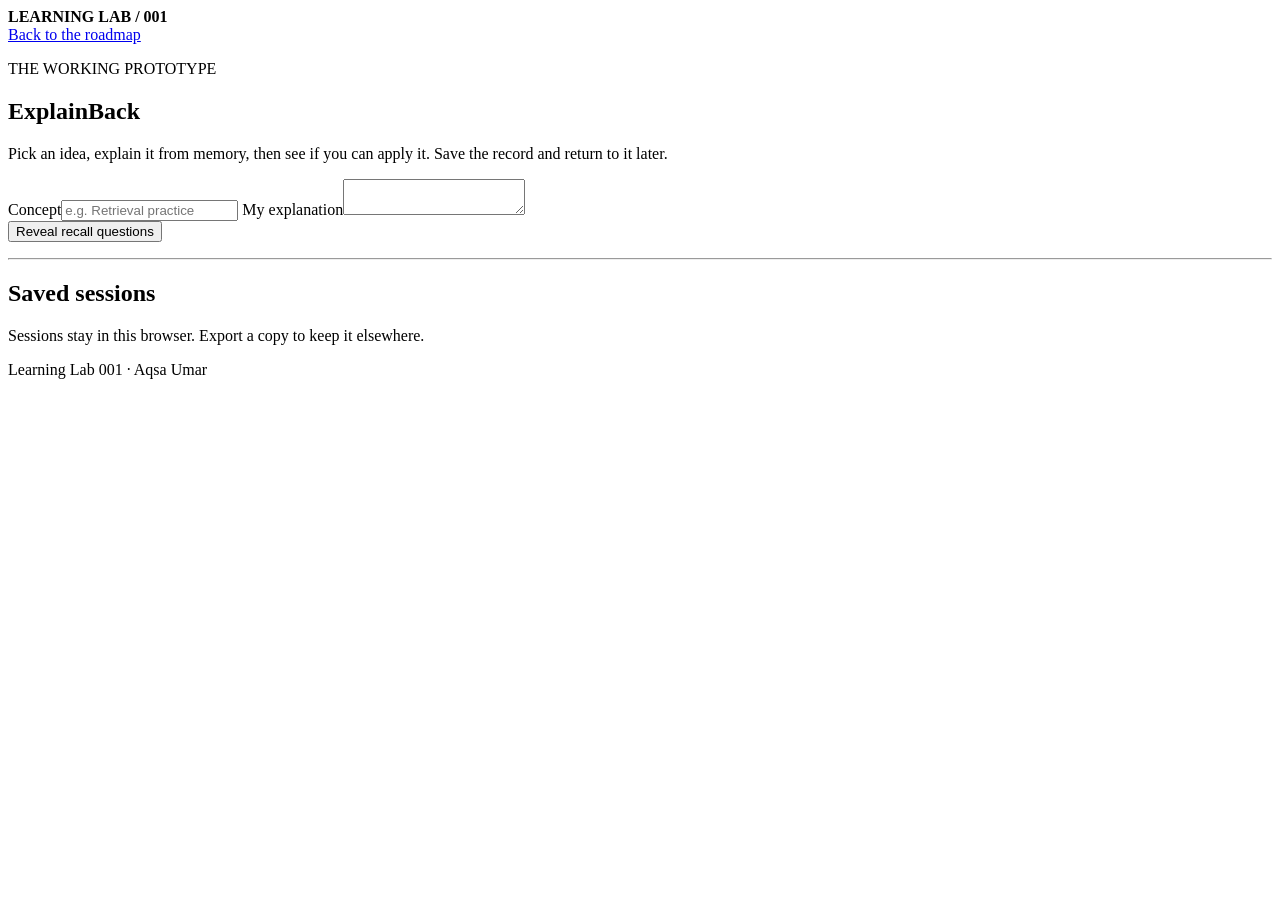
==== explainback.html @ 0a8e4944 "Add explainback.html for Learning Lab 001" ====
<!doctype html>
<html lang="en">
<meta charset="utf-8">
<meta name="viewport" content="width=device-width, initial-scale=1">
<title>ExplainBack · Learning Lab 001</title>
<link rel="stylesheet" href="style.css">
<header class="top"><strong>LEARNING LAB / 001</strong><nav><a href="index.html#roadmap">Back to the roadmap</a></nav></header>
<main>
<section class="hero"><div><p class="eyebrow">THE WORKING PROTOTYPE</p><h1>ExplainBack</h1><p class="intro">Pick an idea, explain it from memory, then see if you can apply it. Save the record and return to it later.</p></div></section>
<article>
<form id="session">
<div class="notes">
<label>Concept<input name="concept" type="text" required placeholder="e.g. Retrieval practice"></label>
<label>My explanation<textarea name="explanation" required></textarea></label>
</div>
<button id="recallButton" type="button">Reveal recall questions</button>
<div id="recallBlock" hidden>
<div class="notes">
<label>What is a concrete example?<textarea name="example" disabled required></textarea></label>
<label>When would this idea fail or be misapplied?<textarea name="limits" disabled required></textarea></label>
</div>
<button type="submit">Save session</button>
</div>
</form>
<p id="message" role="status"></p>
<hr>
<h2>Saved sessions</h2><div id="sessions"></div>
<p class="small">Sessions stay in this browser. Export a copy to keep it elsewhere.</p>
</article>
</main><footer>Learning Lab 001 · Aqsa Umar</footer>
<script src="explainback.js"></script>
</html>
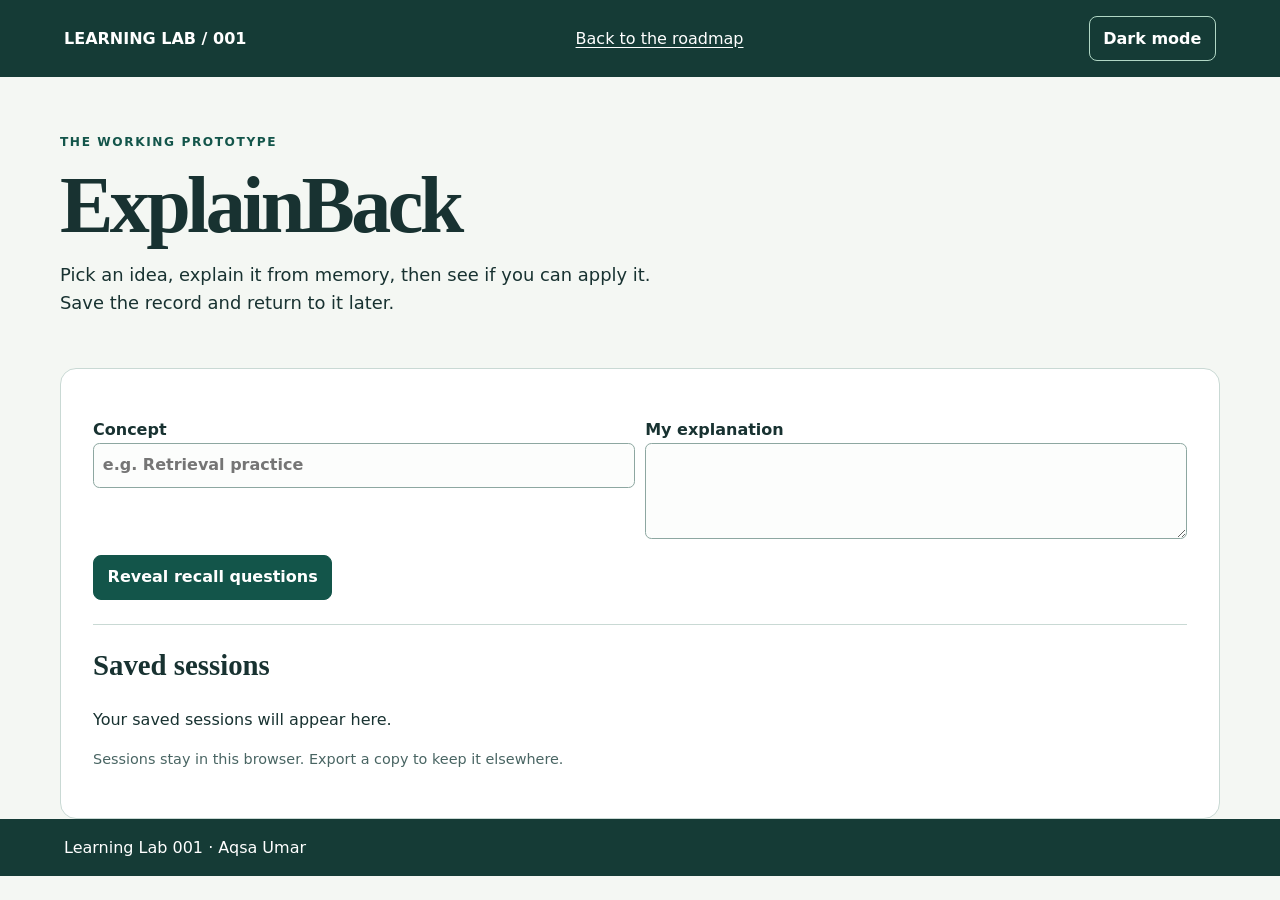
==== commit c4262c54: "Simplify Day 1, support tutorial notes, and add light and dark modes" ====
--- a/explainback.html
+++ b/explainback.html
@@ -1,32 +1,47 @@
-<!doctype html>
-<html lang="en">
-<meta charset="utf-8">
-<meta name="viewport" content="width=device-width, initial-scale=1">
-<title>ExplainBack · Learning Lab 001</title>
-<link rel="stylesheet" href="style.css">
-<header class="top"><strong>LEARNING LAB / 001</strong><nav><a href="index.html#roadmap">Back to the roadmap</a></nav></header>
-<main>
-<section class="hero"><div><p class="eyebrow">THE WORKING PROTOTYPE</p><h1>ExplainBack</h1><p class="intro">Pick an idea, explain it from memory, then see if you can apply it. Save the record and return to it later.</p></div></section>
-<article>
-<form id="session">
-<div class="notes">
-<label>Concept<input name="concept" type="text" required placeholder="e.g. Retrieval practice"></label>
-<label>My explanation<textarea name="explanation" required></textarea></label>
-</div>
-<button id="recallButton" type="button">Reveal recall questions</button>
-<div id="recallBlock" hidden>
-<div class="notes">
-<label>What is a concrete example?<textarea name="example" disabled required></textarea></label>
-<label>When would this idea fail or be misapplied?<textarea name="limits" disabled required></textarea></label>
-</div>
-<button type="submit">Save session</button>
-</div>
-</form>
-<p id="message" role="status"></p>
-<hr>
-<h2>Saved sessions</h2><div id="sessions"></div>
-<p class="small">Sessions stay in this browser. Export a copy to keep it elsewhere.</p>
-</article>
-</main><footer>Learning Lab 001 · Aqsa Umar</footer>
-<script src="explainback.js"></script>
-</html>
+<!doctype html>
+<html lang="en">
+<meta charset="utf-8">
+<meta name="viewport" content="width=device-width, initial-scale=1">
+<title>ExplainBack · Learning Lab 001</title>
+<script src="theme.js"></script>
+<link rel="stylesheet" href="style.css?v=theme-1">
+<header class="top"><strong>LEARNING LAB / 001</strong><nav><a href="index.html#roadmap">Back to the roadmap</a></nav><button id="themeToggle" type="button" aria-label="Dark mode" aria-pressed="false">Dark mode</button></header>
+<main>
+<section class="hero"><div><p class="eyebrow">THE WORKING PROTOTYPE</p><h1>ExplainBack</h1><p class="intro">Pick an idea, explain it from memory, then see if you can apply it. Save the record and return to it later.</p></div></section>
+<article>
+<form id="session">
+<div class="notes">
+<label>Concept<input name="concept" type="text" required placeholder="e.g. Retrieval practice"></label>
+<label>My explanation<textarea name="explanation" required></textarea></label>
+</div>
+<button id="recallButton" type="button">Reveal recall questions</button>
+<div id="recallBlock" hidden>
+<div class="notes">
+<label>What is a concrete example?<textarea name="example" disabled required></textarea></label>
+<label>When would this idea fail or be misapplied?<textarea name="limits" disabled required></textarea></label>
+</div>
+<details><summary>Build notes for a future tutorial · optional</summary>
+<p>Question → source → explanation in my words → small build → test or failure → what I learned → reader exercise. Your explanation and recall answers above stay part of the saved record.</p>
+<div class="notes">
+<label>Question<textarea name="question" placeholder="What was I trying to understand?"></textarea></label>
+<label>Source<textarea name="source" placeholder="Title, link and section"></textarea></label>
+<label>Small build I tried<textarea name="attempt" placeholder="One feature, change or exercise"></textarea></label>
+<label>Test or failure<textarea name="outcome" placeholder="What happened? Include the error or confusion and what worked or did not."></textarea></label>
+<label>What I changed<textarea name="changes" placeholder="What did I change after testing?"></textarea></label>
+<label>Evidence<textarea name="evidence" placeholder="Screenshot filename, score or a working feature I checked"></textarea></label>
+<label>What I learned<textarea name="learned" placeholder="My interpretation in my own words"></textarea></label>
+<label>What I would try next<textarea name="next" placeholder="One small follow-up"></textarea></label>
+<label>Reader exercise<textarea name="readerExercise" placeholder="Inputs, a small action and a way to check it"></textarea></label>
+</div>
+</details>
+<button type="submit">Save session</button>
+</div>
+</form>
+<p id="message" role="status"></p>
+<hr>
+<h2>Saved sessions</h2><div id="sessions"></div>
+<p class="small">Sessions stay in this browser. Export a copy to keep it elsewhere.</p>
+</article>
+</main><footer>Learning Lab 001 · Aqsa Umar</footer>
+<script src="explainback.js"></script>
+</html>
--- a/style.css
+++ b/style.css
@@ -0,0 +1,48 @@
+:root{color-scheme:light;--ink:#183231;--muted:#496563;--line:#c9d9d4;--paper:#f4f7f3;--white:#fff;--green:#13554a;--mint:#e3f0e7}*{box-sizing:border-box}body{margin:0;background:var(--paper);color:var(--ink);font:16px/1.6 system-ui,sans-serif}a{color:var(--green);text-underline-offset:.2em}button,a,input,textarea{outline-offset:4px}button{font:inherit;font-weight:700;cursor:pointer;border:1px solid var(--green);border-radius:.5rem;padding:.55rem .85rem;background:var(--green);color:white}button:disabled{opacity:.45;cursor:default}.secondary{background:white;color:var(--green)}.top,footer{background:#153b36;color:white;padding:1rem max(5vw,calc((100% - 1160px)/2));display:flex;justify-content:space-between;gap:1rem;flex-wrap:wrap}.top a{color:white;margin-right:1rem}main{width:min(1160px,92%);margin:auto}.hero{padding:3.5rem 0 2rem;display:grid;grid-template-columns:2fr 1fr;align-items:end;gap:2rem}.hero aside,.panel,article,.rail{background:white;border:1px solid var(--line);border-radius:1rem;padding:clamp(1rem,3vw,2rem)}.hero aside{background:var(--mint)}.hero aside strong{font-size:1.8rem}progress{width:100%;accent-color:var(--green)}h1,h2,h3,p{margin-top:0}h1{font:700 clamp(2.8rem,7vw,5rem)/1 Georgia,serif;margin-bottom:1rem;letter-spacing:-.045em}h2{font:700 1.8rem/1.18 Georgia,serif}h3{margin:1.3rem 0 .35rem;font-size:1.12rem}.intro{max-width:56ch;font-size:1.12rem}.eyebrow{font-size:.76rem;font-weight:800;letter-spacing:.13em;color:var(--green)}.workspace{display:grid;grid-template-columns:minmax(235px,1fr) minmax(0,2.8fr);gap:1rem;align-items:start}.rail{padding:1rem}.rail h2{font-size:1.3rem}.rail summary{cursor:pointer;font-weight:750;padding:.4rem 0}.rail button{display:block;width:100%;text-align:left;background:white;color:var(--ink);border-color:transparent;font-weight:500;padding:.25rem .45rem;font-size:.91rem}.rail button[aria-current=true]{background:var(--mint);border-color:var(--green);font-weight:700}.checks,.notes{display:grid;gap:.65rem;margin:1rem 0}.notes{grid-template-columns:1fr 1fr}.notes label{font-weight:650}textarea,input[type=text]{width:100%;font:inherit;border:1px solid #8da7a1;border-radius:.4rem;padding:.55rem;background:#fcfdfc;color:var(--ink)}textarea{display:block;min-height:6rem;resize:vertical}.controls{display:flex;flex-wrap:wrap;gap:.55rem;margin-top:1rem}.small{font-size:.9rem;color:var(--muted);margin-top:1rem}hr{border:0;border-top:1px solid var(--line);margin:1.5rem 0}.panel{margin:1.2rem 0 3rem}dialog{border:1px solid var(--line);border-radius:1rem;padding:1.5rem;max-width:min(92vw,31rem);color:var(--ink)}dialog::backdrop{background:#0d2420aa}table{border-collapse:collapse;width:100%}th,td{padding:.55rem;text-align:left;border-bottom:1px solid var(--line)}[hidden]{display:none!important}@media(max-width:700px){.hero,.workspace,.notes{grid-template-columns:1fr}.hero{padding-top:2rem}.top{padding-inline:4%}}
+
+#dayOnePlan{background:var(--mint);border-radius:.6rem;padding:1rem;margin:1rem 0}#dayOnePlan li{margin:.6rem 0}article details>summary{cursor:pointer;font-weight:700}article details{margin:1rem 0}a,summary{overflow-wrap:anywhere}
+:root {
+  --field: #fcfdfc;
+  --button-text: #fff;
+}
+:root[data-theme="dark"] {
+  color-scheme: dark;
+  --ink: #e0eee8;
+  --muted: #b1c9bf;
+  --line: #425f54;
+  --paper: #101c18;
+  --white: #1a2c24;
+  --green: #95d9b9;
+  --mint: #244638;
+  --field: #13221b;
+  --button-text: #10281d;
+}
+.hero aside, .panel, article, .rail, .secondary, .rail button, dialog {
+  background: var(--white);
+}
+.hero aside, .rail button[aria-current=true] {
+  background: var(--mint);
+}
+textarea, input[type=text] {
+  background: var(--field);
+}
+button {
+  color: var(--button-text);
+}
+.secondary {
+  color: var(--green);
+}
+.rail button {
+  color: var(--ink);
+}
+input[type=checkbox] {
+  accent-color: var(--green);
+}
+.top {
+  align-items: center;
+}
+#themeToggle {
+  background: transparent;
+  border-color: #b1d7c5;
+  color: #fff;
+}
